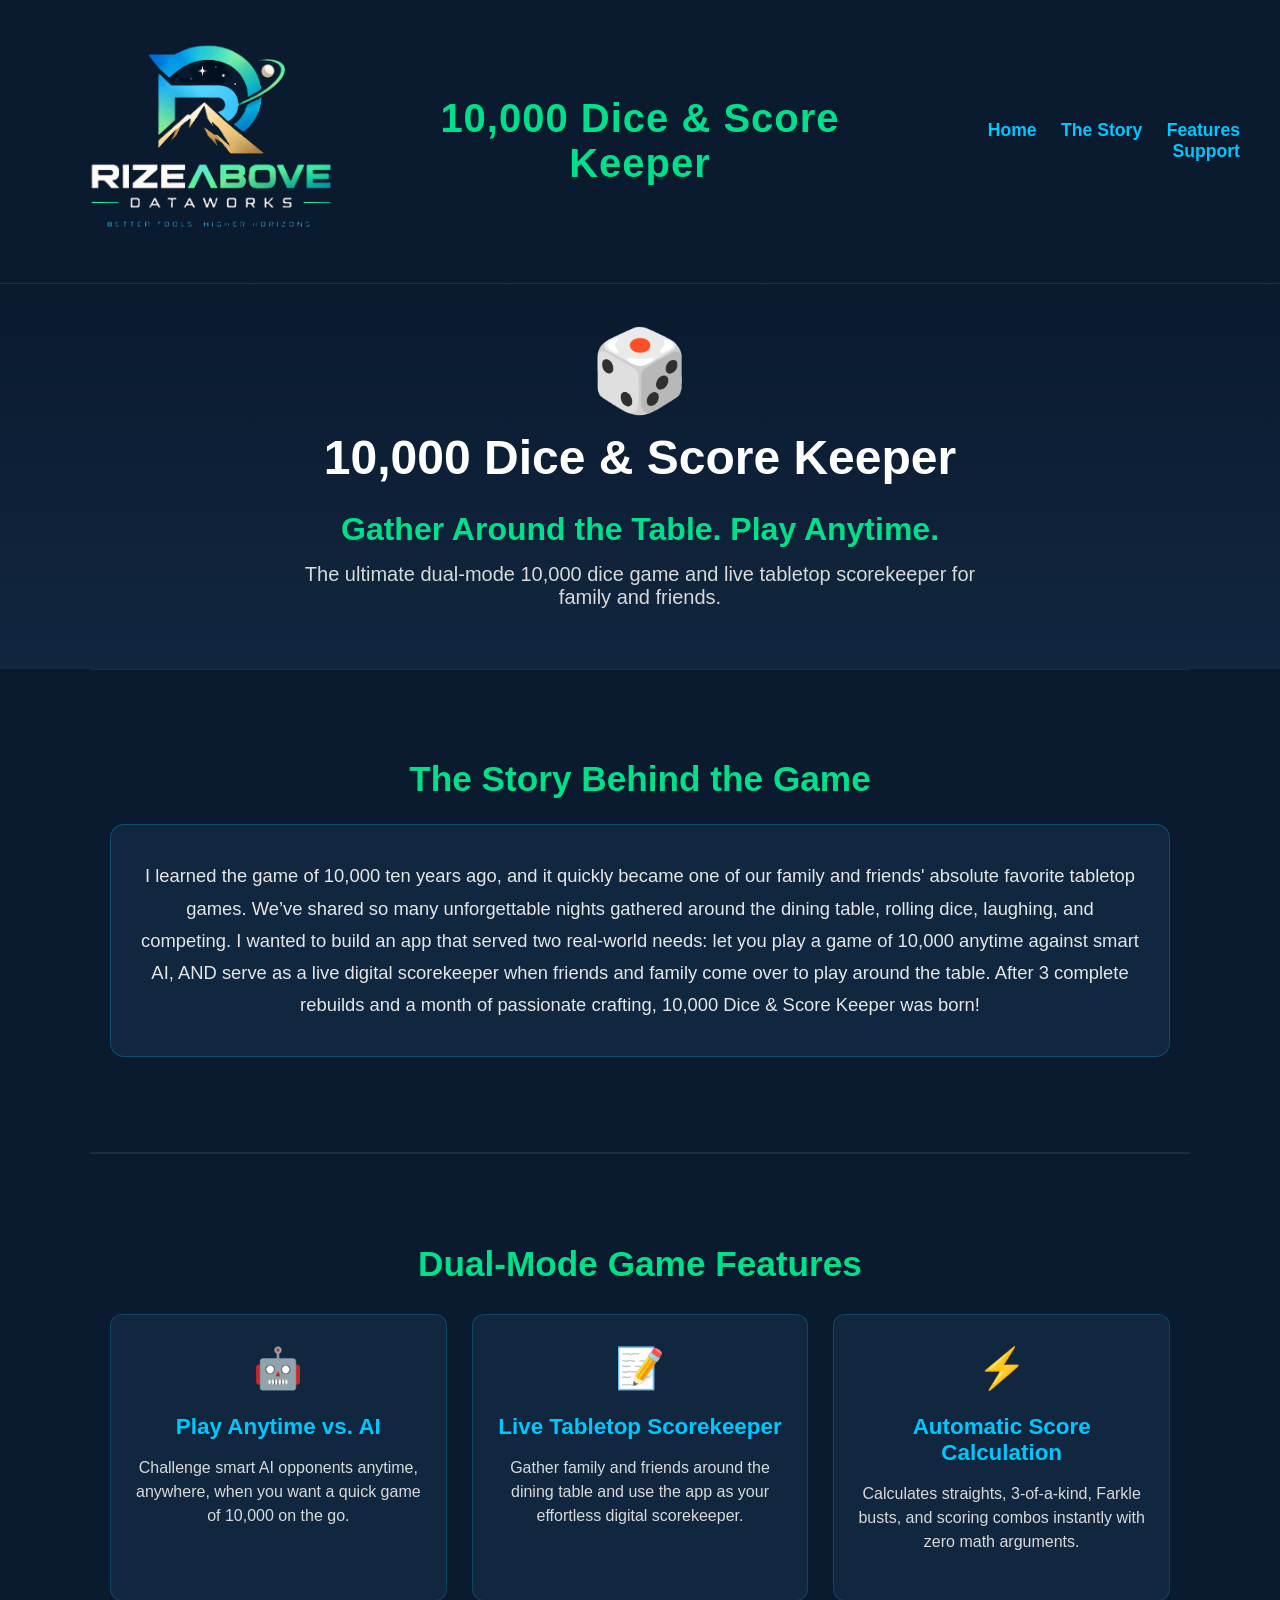
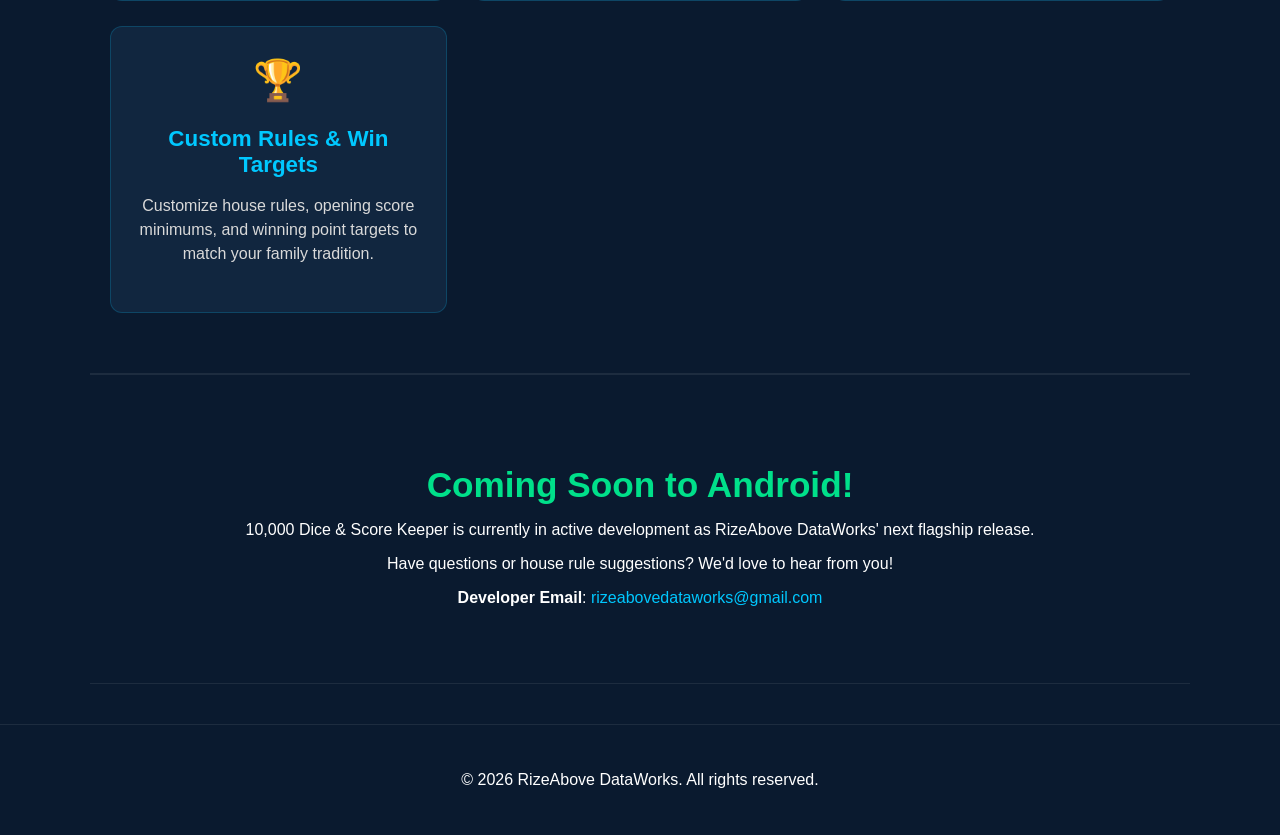
==== 10k_dice.html @ 747eec6f "Add dedicated product pages for 10,000 Dice & Score Keeper and Mom's Kitchen recipe preserver" ====
<!DOCTYPE html>
<html lang="en">
<head>
    <meta charset="UTF-8">
    <meta name="viewport" content="width=device-width, initial-scale=1.0">
    <title>10,000 Dice &amp; Score Keeper — RizeAbove DataWorks</title>
    <link rel="stylesheet" href="style.css">
</head>

<body>

<header class="header-bar">
    <div class="header-left">
        <a href="index.html"><img src="logo.png" alt="RizeAbove DataWorks Logo" class="logo"></a>
    </div>

    <div class="header-center">
        <h1 class="site-title">10,000 Dice &amp; Score Keeper</h1>
    </div>

    <nav class="header-right">
        <a href="index.html">Home</a>
        <a href="#about">The Story</a>
        <a href="#features">Features</a>
        <a href="#support">Support</a>
    </nav>
</header>

<section class="hero-section text-center">
    <div class="feature-icon" style="font-size: 5rem;">🎲</div>
    <h1 class="hero-title">10,000 Dice &amp; Score Keeper</h1>
    <h2 class="hero-tagline">Gather Around the Table. Play Anytime.</h2>
    <p class="hero-sub">The ultimate dual-mode 10,000 dice game and live tabletop scorekeeper for family and friends.</p>
</section>

<main class="main-container text-center">

    <!-- THE STORY BEHIND 10K DICE -->
    <section id="about" class="section section-dark text-center">
        <h2 class="section-title">The Story Behind the Game</h2>
        <div class="about-card">
            <p>I learned the game of 10,000 ten years ago, and it quickly became one of our family and friends' absolute favorite tabletop games. We’ve shared so many unforgettable nights gathered around the dining table, rolling dice, laughing, and competing. I wanted to build an app that served two real-world needs: let you play a game of 10,000 anytime against smart AI, AND serve as a live digital scorekeeper when friends and family come over to play around the table. After 3 complete rebuilds and a month of passionate crafting, 10,000 Dice &amp; Score Keeper was born!</p>
        </div>
    </section>

    <!-- KEY FEATURES GRID -->
    <section id="features" class="section section-dark text-center">
        <h2 class="section-title">Dual-Mode Game Features</h2>

        <div class="features-grid">
            <div class="feature-card">
                <div class="feature-icon">🤖</div>
                <h3>Play Anytime vs. AI</h3>
                <p>Challenge smart AI opponents anytime, anywhere, when you want a quick game of 10,000 on the go.</p>
            </div>

            <div class="feature-card">
                <div class="feature-icon">📝</div>
                <h3>Live Tabletop Scorekeeper</h3>
                <p>Gather family and friends around the dining table and use the app as your effortless digital scorekeeper.</p>
            </div>

            <div class="feature-card">
                <div class="feature-icon">⚡</div>
                <h3>Automatic Score Calculation</h3>
                <p>Calculates straights, 3-of-a-kind, Farkle busts, and scoring combos instantly with zero math arguments.</p>
            </div>

            <div class="feature-card">
                <div class="feature-icon">🏆</div>
                <h3>Custom Rules &amp; Win Targets</h3>
                <p>Customize house rules, opening score minimums, and winning point targets to match your family tradition.</p>
            </div>
        </div>
    </section>

    <!-- SUPPORT & CONTACT -->
    <section id="support" class="section section-dark text-center">
        <h2 class="section-title">Coming Soon to Android!</h2>
        <p>10,000 Dice &amp; Score Keeper is currently in active development as RizeAbove DataWorks' next flagship release.</p>
        <p>Have questions or house rule suggestions? We'd love to hear from you!</p>
        <p><strong>Developer Email</strong>: <a href="mailto:rizeabovedataworks@gmail.com">rizeabovedataworks@gmail.com</a></p>
    </section>

</main>

<footer>
    <p>© 2026 RizeAbove DataWorks. All rights reserved.</p>
</footer>

</body>
</html>
---- style.css ----
/* GLOBAL */
body {
    margin: 0;
    font-family: Arial, sans-serif;
    background-color: #0A1A2F;
    color: #FFFFFF;
    scroll-behavior: smooth;
    text-align: center;
}

.text-center {
    text-align: center;
}

a {
    color: #00C8FF;
    text-decoration: none;
    transition: color 0.2s ease;
}

a:hover {
    color: #00E08A;
}

/* HEADER */
.header-bar {
    display: grid;
    grid-template-columns: 1fr 1.5fr 1fr;
    align-items: center;
    padding: 18px 40px;
    background-color: #0A1A2F;
    position: sticky;
    top: 0;
    z-index: 100;
    border-bottom: 1px solid rgba(0, 200, 255, 0.15);
}

.logo {
    max-width: 280px;
    height: auto;
}

.header-center {
    text-align: center;
}

.site-title {
    font-size: 2.5rem;
    margin: 0;
    color: #00E08A;
    letter-spacing: 1px;
}

.header-right {
    text-align: right;
}

.header-right a {
    margin-left: 20px;
    font-size: 1.1rem;
    font-weight: bold;
}

/* HERO */
.hero-section {
    text-align: center;
    padding: 40px 20px 60px;
    background: linear-gradient(#0A1A2F, #11263F);
}

.hero-badge {
    width: 140px;
    height: 140px;
    margin-bottom: 15px;
    border-radius: 20px;
    box-shadow: 0 0 20px rgba(0, 224, 138, 0.3);
}

.hero-title {
    font-size: 3rem;
    margin: 10px 0;
    color: #FFFFFF;
}

.hero-tagline {
    font-size: 2rem;
    margin-bottom: 15px;
    color: #00E08A;
}

.hero-sub {
    font-size: 1.25rem;
    color: #D9D9D9;
    max-width: 700px;
    margin: 0 auto;
}

/* MAIN CONTAINER */
.main-container {
    max-width: 1100px;
    margin: 0 auto;
    padding: 0 20px;
}

/* SECTIONS */
.section {
    padding: 60px 20px;
    margin: 0 auto;
    text-align: center;
}

.section-dark {
    background-color: #0A1A2F;
    border-top: 1px solid rgba(255,255,255,0.08);
    border-bottom: 1px solid rgba(255,255,255,0.08);
}

.section-title {
    font-size: 2.2rem;
    color: #00E08A;
    margin-bottom: 15px;
}

.section-sub {
    font-size: 1.1rem;
    color: #D9D9D9;
    margin-bottom: 40px;
}

/* PRODUCTS GRID (HOMEPAGE) */
.products-grid {
    display: grid;
    grid-template-columns: repeat(auto-fit, minmax(300px, 1fr));
    gap: 30px;
    margin-top: 30px;
}

.product-card-item {
    background-color: #11263F;
    padding: 30px 25px;
    border-radius: 16px;
    border: 1px solid rgba(0, 200, 255, 0.25);
    text-align: center;
    transition: transform 0.2s ease, border-color 0.2s ease, box-shadow 0.2s ease;
    display: flex;
    flex-direction: column;
    align-items: center;
    justify-content: space-between;
}

.product-card-item:hover {
    transform: translateY(-6px);
    border-color: #00E08A;
    box-shadow: 0 0 25px rgba(0, 224, 138, 0.2);
}

.product-card-icon {
    width: 100px;
    height: 100px;
    border-radius: 16px;
    margin-bottom: 15px;
}

.product-card-emoji {
    font-size: 4rem;
    margin-bottom: 15px;
    line-height: 1;
}

.product-card-item h3 {
    color: #00E08A;
    font-size: 1.5rem;
    margin: 10px 0;
}

.product-card-item p {
    color: #D9D9D9;
    font-size: 1rem;
    line-height: 1.5;
    margin-bottom: 20px;
}

/* ABOUT CARDS & BRAND FOUNDATION */
.about-card {
    background-color: #11263F;
    padding: 35px 30px;
    border-radius: 14px;
    border: 1px solid rgba(0, 200, 255, 0.25);
    margin-top: 25px;
    margin-bottom: 35px;
    text-align: center;
}

.about-card p {
    font-size: 1.15rem;
    line-height: 1.75;
    color: #E6E6E6;
    margin: 0;
}

.brand-values-grid {
    display: grid;
    grid-template-columns: repeat(auto-fit, minmax(200px, 1fr));
    gap: 20px;
    margin-bottom: 35px;
}

.value-card {
    background-color: #11263F;
    padding: 20px 15px;
    border-radius: 10px;
    border: 1px solid rgba(255, 255, 255, 0.08);
    text-align: center;
    transition: transform 0.2s ease, border-color 0.2s ease;
}

.value-card:hover {
    transform: translateY(-3px);
    border-color: #00E08A;
}

.value-icon {
    font-size: 2rem;
    margin-bottom: 8px;
}

.value-card h4 {
    color: #00E08A;
    font-size: 1.15rem;
    margin: 6px 0;
}

.value-card p {
    color: #CCCCCC;
    font-size: 0.95rem;
    line-height: 1.4;
    margin: 0;
}

.founder-card {
    background-color: #11263F;
    padding: 30px 25px;
    border-radius: 14px;
    border: 1px solid rgba(196, 106, 58, 0.4);
    text-align: center;
}

.founder-card h3 {
    color: #C46A3A;
    font-size: 1.4rem;
    margin-top: 0;
    margin-bottom: 12px;
}

.founder-card p {
    color: #E6E6E6;
    font-size: 1.05rem;
    line-height: 1.6;
    margin: 0;
}

/* FEATURES GRID */
.features-grid {
    display: grid;
    grid-template-columns: repeat(auto-fit, minmax(300px, 1fr));
    gap: 25px;
    margin-top: 30px;
}

.feature-card {
    background-color: #11263F;
    padding: 30px 20px;
    border-radius: 12px;
    border: 1px solid rgba(0, 200, 255, 0.2);
    text-align: center;
    transition: transform 0.2s ease, border-color 0.2s ease;
}

.feature-card:hover {
    transform: translateY(-5px);
    border-color: #00E08A;
}

.feature-icon {
    font-size: 2.5rem;
    margin-bottom: 12px;
}

.feature-card h3 {
    color: #00C8FF;
    font-size: 1.4rem;
    margin-bottom: 10px;
}

.feature-card p {
    color: #D9D9D9;
    font-size: 1rem;
    line-height: 1.5;
}

/* APP SCREENSHOTS GRID */
.app-screenshots-grid {
    display: grid;
    grid-template-columns: repeat(auto-fit, minmax(280px, 1fr));
    gap: 30px;
    margin-top: 30px;
}

.ss-card {
    background-color: #11263F;
    padding: 20px;
    border-radius: 16px;
    border: 1px solid rgba(0, 200, 255, 0.25);
    text-align: center;
    transition: transform 0.2s ease, border-color 0.2s ease, box-shadow 0.2s ease;
}

.ss-card:hover {
    transform: translateY(-6px);
    border-color: #00E08A;
    box-shadow: 0 0 25px rgba(0, 224, 138, 0.2);
}

.ss-img {
    width: 100%;
    max-height: 480px;
    object-fit: contain;
    border-radius: 12px;
    background-color: #0A1A2F;
    border: 1px solid rgba(255, 255, 255, 0.1);
}

.ss-card h4 {
    color: #00E08A;
    font-size: 1.35rem;
    margin: 16px 0 8px;
}

.ss-card p {
    color: #D9D9D9;
    font-size: 0.95rem;
    line-height: 1.45;
    margin: 0;
}

/* GALLERY GRID */
.gallery-grid {
    display: grid;
    grid-template-columns: repeat(auto-fit, minmax(320px, 1fr));
    gap: 30px;
    margin-top: 30px;
}

.gallery-card {
    background-color: #11263F;
    padding: 20px;
    border-radius: 14px;
    border: 1px solid rgba(255, 255, 255, 0.1);
    text-align: center;
    transition: transform 0.2s ease, border-color 0.2s ease;
}

.gallery-card:hover {
    transform: translateY(-5px);
    border-color: #00E08A;
}

.gallery-img {
    width: 100%;
    height: 200px;
    object-fit: cover;
    border-radius: 10px;
    border: 1px solid rgba(0, 200, 255, 0.3);
}

.gallery-card h4 {
    color: #00E08A;
    font-size: 1.3rem;
    margin: 15px 0 8px;
}

.gallery-card p {
    color: #D9D9D9;
    font-size: 0.95rem;
    line-height: 1.4;
}

/* PRODUCT FLEX */
.product-flex {
    display: flex;
    align-items: center;
    justify-content: center;
    gap: 30px;
    margin-top: 25px;
    text-align: left;
}

.product-icon {
    width: 130px;
    height: 130px;
    border-radius: 16px;
}

/* BUTTON */
.button {
    display: inline-block;
    margin-top: 15px;
    padding: 12px 24px;
    background-color: #00C8FF;
    color: #0A1A2F;
    border-radius: 8px;
    font-weight: bold;
    font-size: 1.05rem;
    transition: background-color 0.2s ease;
}

.button:hover {
    background-color: #00E08A;
}

/* FOOTER */
footer {
    text-align: center;
    padding: 30px 20px;
    border-top: 1px solid rgba(255,255,255,0.08);
    margin-top: 40px;
}

.disclaimer {
    color: #888888;
    font-size: 0.85rem;
    margin-top: 8px;
}
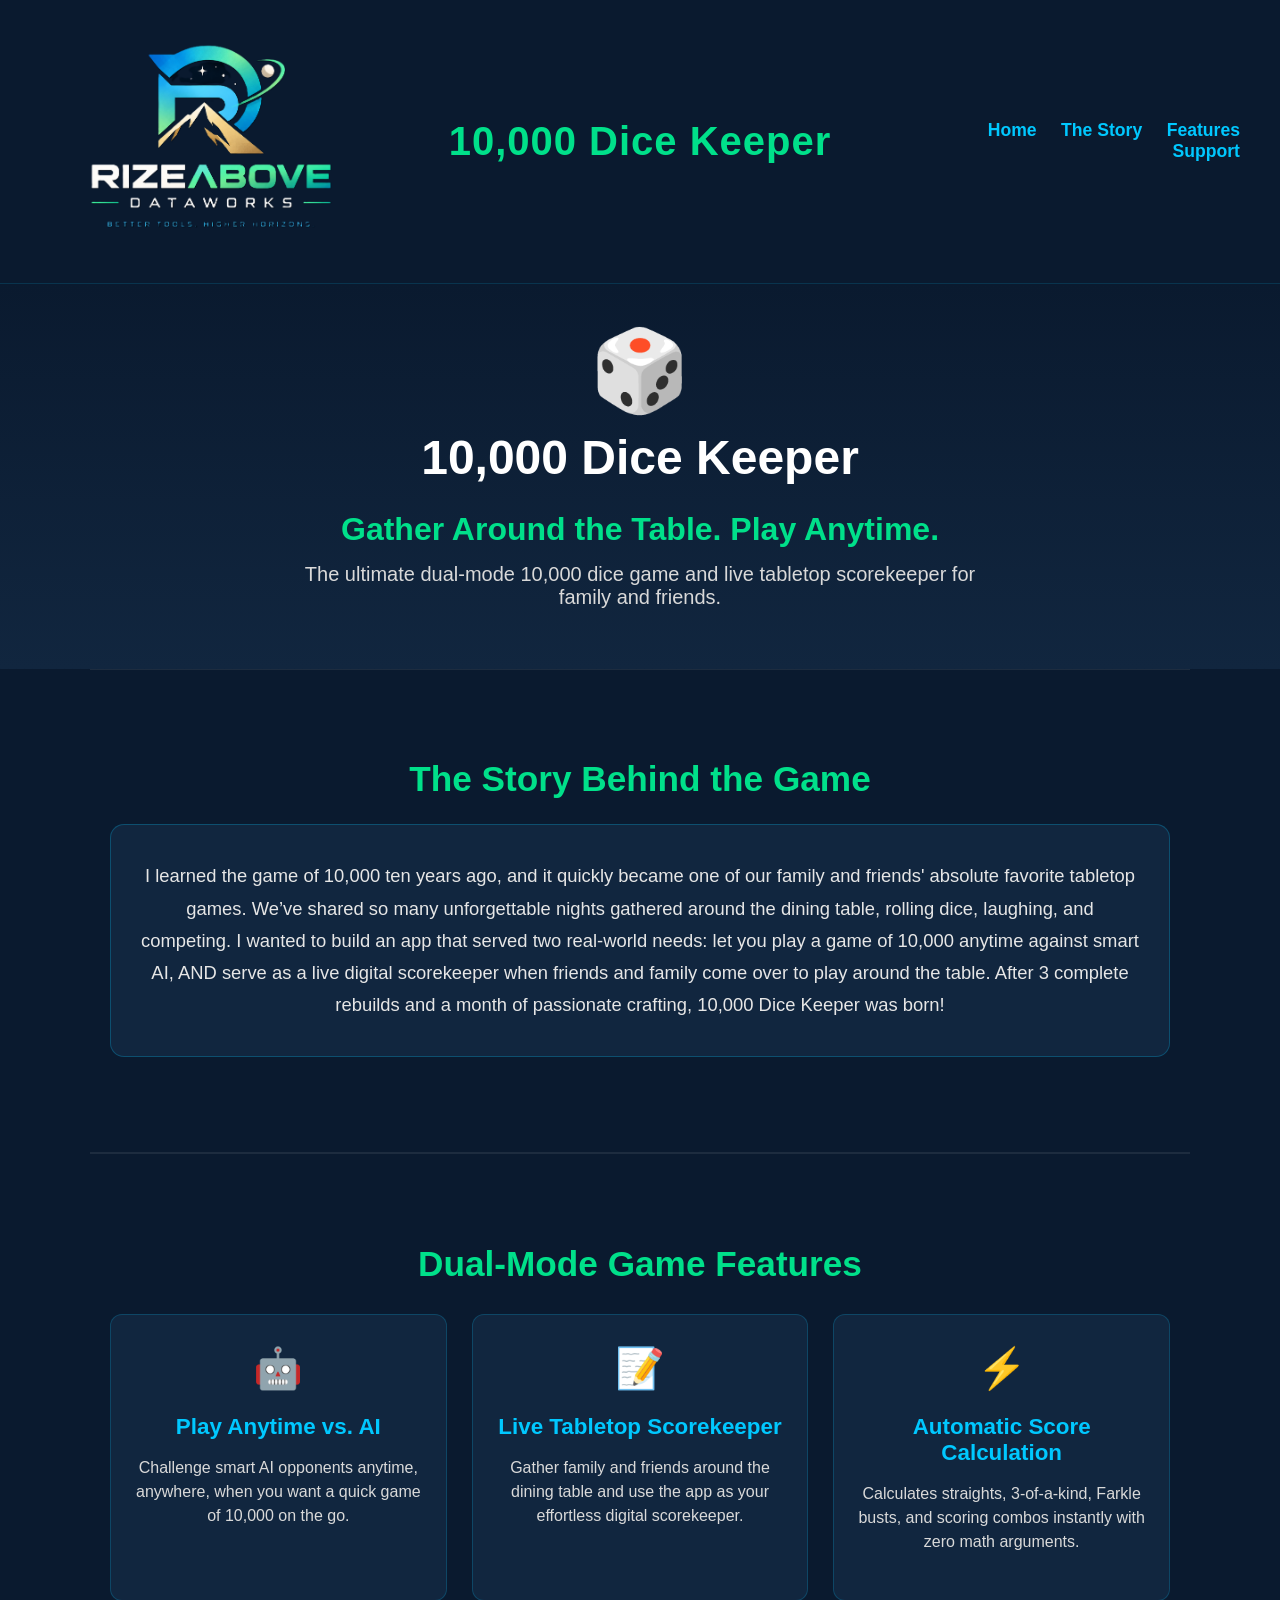
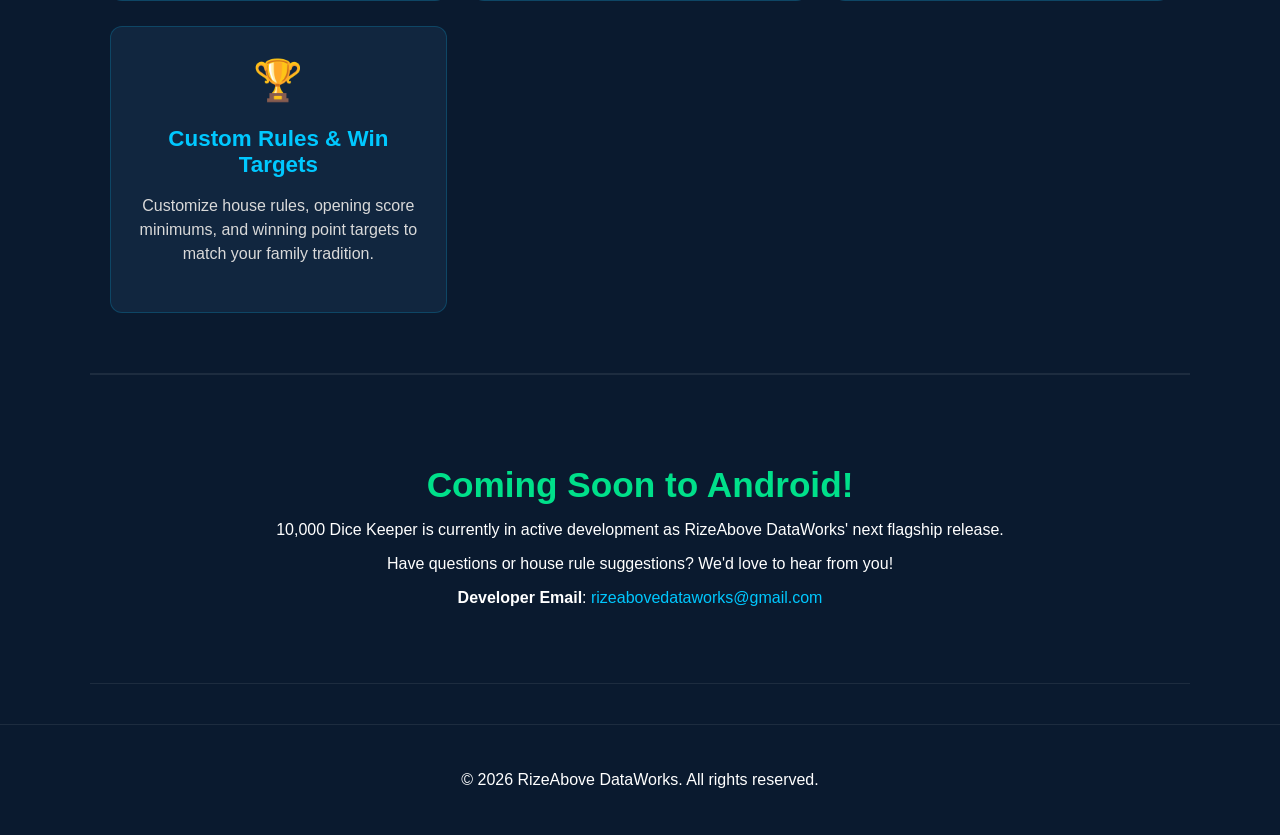
==== commit 22bb2640: "Update website product titles to 10,000 Dice Keeper" ====
--- a/10k_dice.html
+++ b/10k_dice.html
@@ -3,7 +3,7 @@
 <head>
     <meta charset="UTF-8">
     <meta name="viewport" content="width=device-width, initial-scale=1.0">
-    <title>10,000 Dice &amp; Score Keeper — RizeAbove DataWorks</title>
+    <title>10,000 Dice Keeper — RizeAbove DataWorks</title>
     <link rel="stylesheet" href="style.css">
 </head>
 
@@ -15,7 +15,7 @@
     </div>
 
     <div class="header-center">
-        <h1 class="site-title">10,000 Dice &amp; Score Keeper</h1>
+        <h1 class="site-title">10,000 Dice Keeper</h1>
     </div>
 
     <nav class="header-right">
@@ -28,18 +28,18 @@
 
 <section class="hero-section text-center">
     <div class="feature-icon" style="font-size: 5rem;">🎲</div>
-    <h1 class="hero-title">10,000 Dice &amp; Score Keeper</h1>
+    <h1 class="hero-title">10,000 Dice Keeper</h1>
     <h2 class="hero-tagline">Gather Around the Table. Play Anytime.</h2>
     <p class="hero-sub">The ultimate dual-mode 10,000 dice game and live tabletop scorekeeper for family and friends.</p>
 </section>
 
 <main class="main-container text-center">
 
-    <!-- THE STORY BEHIND 10K DICE -->
+    <!-- THE STORY BEHIND 10K DICE KEEPER -->
     <section id="about" class="section section-dark text-center">
         <h2 class="section-title">The Story Behind the Game</h2>
         <div class="about-card">
-            <p>I learned the game of 10,000 ten years ago, and it quickly became one of our family and friends' absolute favorite tabletop games. We’ve shared so many unforgettable nights gathered around the dining table, rolling dice, laughing, and competing. I wanted to build an app that served two real-world needs: let you play a game of 10,000 anytime against smart AI, AND serve as a live digital scorekeeper when friends and family come over to play around the table. After 3 complete rebuilds and a month of passionate crafting, 10,000 Dice &amp; Score Keeper was born!</p>
+            <p>I learned the game of 10,000 ten years ago, and it quickly became one of our family and friends' absolute favorite tabletop games. We’ve shared so many unforgettable nights gathered around the dining table, rolling dice, laughing, and competing. I wanted to build an app that served two real-world needs: let you play a game of 10,000 anytime against smart AI, AND serve as a live digital scorekeeper when friends and family come over to play around the table. After 3 complete rebuilds and a month of passionate crafting, 10,000 Dice Keeper was born!</p>
         </div>
     </section>
 
@@ -77,7 +77,7 @@
     <!-- SUPPORT & CONTACT -->
     <section id="support" class="section section-dark text-center">
         <h2 class="section-title">Coming Soon to Android!</h2>
-        <p>10,000 Dice &amp; Score Keeper is currently in active development as RizeAbove DataWorks' next flagship release.</p>
+        <p>10,000 Dice Keeper is currently in active development as RizeAbove DataWorks' next flagship release.</p>
         <p>Have questions or house rule suggestions? We'd love to hear from you!</p>
         <p><strong>Developer Email</strong>: <a href="mailto:rizeabovedataworks@gmail.com">rizeabovedataworks@gmail.com</a></p>
     </section>
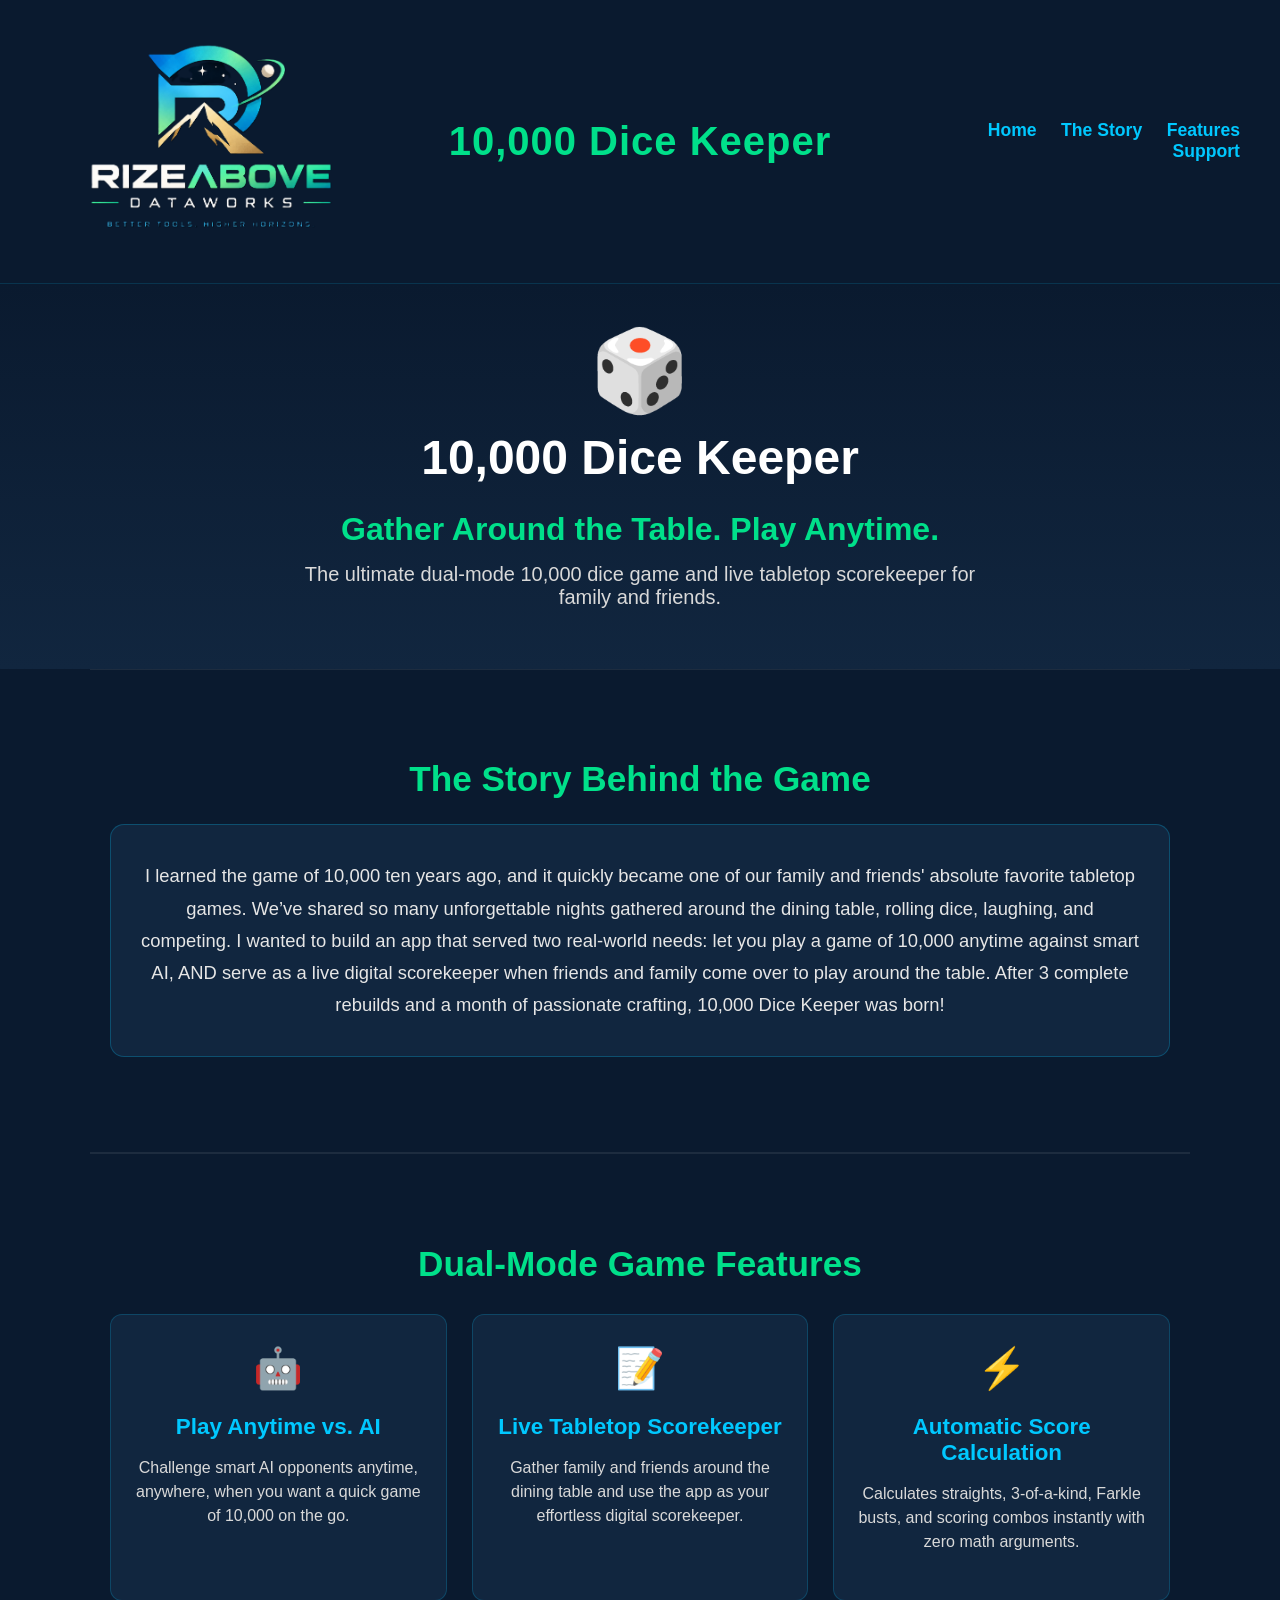
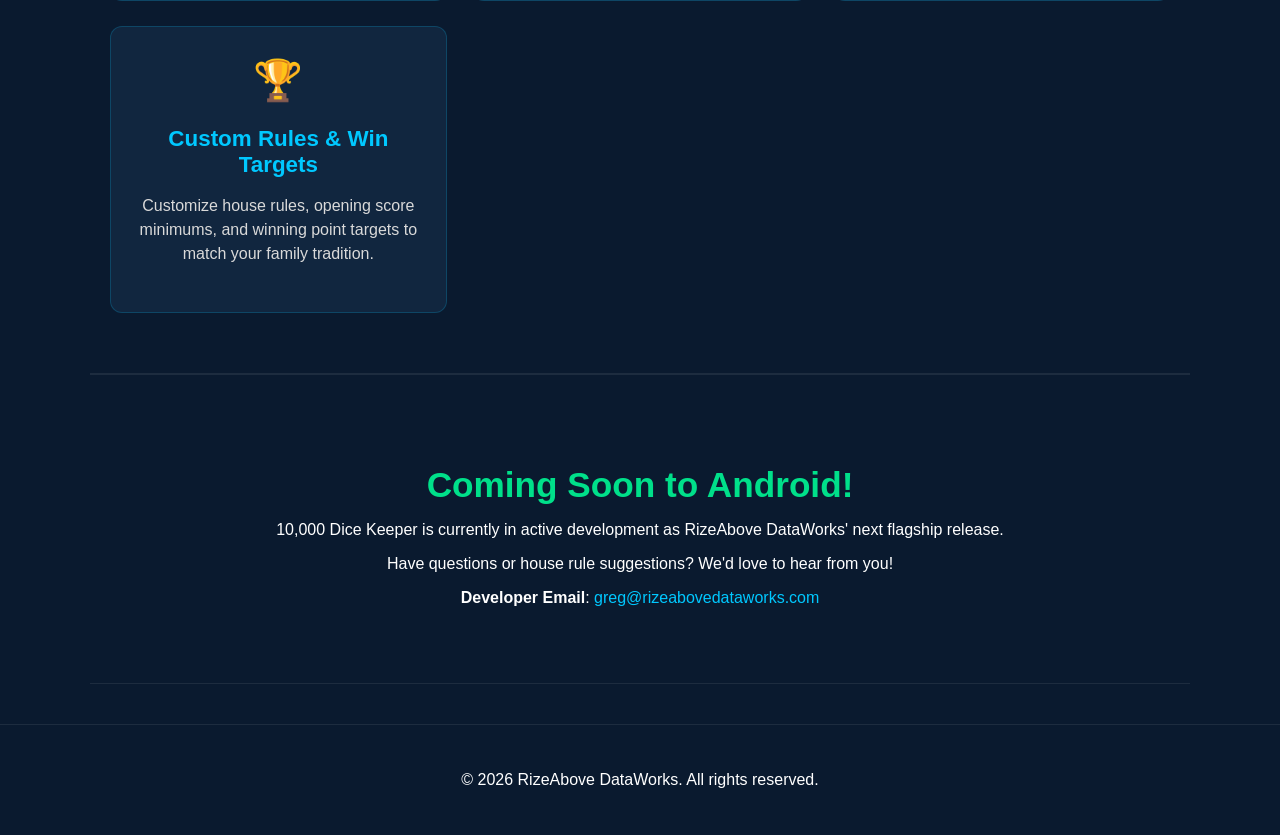
==== commit 669c7293: "Update developer email contact to greg@rizeabovedataworks.com" ====
--- a/10k_dice.html
+++ b/10k_dice.html
@@ -79,7 +79,7 @@
         <h2 class="section-title">Coming Soon to Android!</h2>
         <p>10,000 Dice Keeper is currently in active development as RizeAbove DataWorks' next flagship release.</p>
         <p>Have questions or house rule suggestions? We'd love to hear from you!</p>
-        <p><strong>Developer Email</strong>: <a href="mailto:rizeabovedataworks@gmail.com">rizeabovedataworks@gmail.com</a></p>
+        <p><strong>Developer Email</strong>: <a href="mailto:greg@rizeabovedataworks.com">greg@rizeabovedataworks.com</a></p>
     </section>
 
 </main>
--- a/style.css
+++ b/style.css
@@ -1,4 +1,4 @@
-/* GLOBAL */
+/* GLOBAL — RizeAbove DataWorks v2.1 Responsive Studio Site */
 body {
     margin: 0;
     font-family: Arial, sans-serif;
@@ -127,6 +127,60 @@
     margin-bottom: 40px;
 }
 
+/* BREAKING NEWS CARD STYLING */
+.news-card {
+    background-color: #11263F;
+    padding: 35px 30px;
+    border-radius: 16px;
+    border: 1px solid rgba(0, 224, 138, 0.4);
+    text-align: center;
+    box-shadow: 0 0 30px rgba(0, 224, 138, 0.15);
+    margin-top: 25px;
+    margin-bottom: 25px;
+}
+
+.news-badge {
+    display: inline-block;
+    background-color: #00E08A;
+    color: #0A1A2F;
+    font-weight: bold;
+    font-size: 0.85rem;
+    padding: 6px 14px;
+    border-radius: 20px;
+    letter-spacing: 1px;
+    margin-bottom: 15px;
+}
+
+.news-card h3 {
+    color: #FFFFFF;
+    font-size: 1.8rem;
+    margin-top: 5px;
+    margin-bottom: 15px;
+    line-height: 1.3;
+}
+
+.news-card p {
+    color: #E6E6E6;
+    font-size: 1.1rem;
+    line-height: 1.6;
+}
+
+.news-callout {
+    background-color: #0A1A2F;
+    border-left: 4px solid #00C8FF;
+    padding: 16px 20px;
+    border-radius: 8px;
+    margin-top: 20px;
+    margin-bottom: 20px;
+    text-align: left;
+}
+
+.news-callout p {
+    margin: 0;
+    color: #00C8FF;
+    font-size: 1.05rem;
+}
+
 /* PRODUCTS GRID (HOMEPAGE) */
 .products-grid {
     display: grid;
@@ -155,14 +209,15 @@
 }
 
 .product-card-icon {
-    width: 100px;
-    height: 100px;
+    width: 80px;
+    height: 80px;
+    object-fit: contain;
     border-radius: 16px;
     margin-bottom: 15px;
 }
 
 .product-card-emoji {
-    font-size: 4rem;
+    font-size: 3.5rem;
     margin-bottom: 15px;
     line-height: 1;
 }
@@ -431,3 +486,86 @@
     font-size: 0.85rem;
     margin-top: 8px;
 }
+
+/* RESPONSIVE MEDIA QUERIES FOR DESKTOP, TABLET & MOBILE */
+
+/* TABLETS (Max-width: 992px) */
+@media screen and (max-width: 992px) {
+    .header-bar {
+        grid-template-columns: 1fr;
+        gap: 15px;
+        padding: 15px 20px;
+        text-align: center;
+    }
+
+    .header-left, .header-center, .header-right {
+        text-align: center;
+    }
+
+    .header-right a {
+        margin: 0 10px;
+    }
+
+    .hero-title {
+        font-size: 2.4rem;
+    }
+
+    .hero-tagline {
+        font-size: 1.6rem;
+    }
+
+    .site-title {
+        font-size: 2.2rem;
+    }
+
+    .logo {
+        max-width: 220px;
+    }
+}
+
+/* MOBILE PHONES (Max-width: 600px) */
+@media screen and (max-width: 600px) {
+    .header-bar {
+        padding: 12px 15px;
+    }
+
+    .header-right {
+        display: flex;
+        flex-wrap: wrap;
+        justify-content: center;
+        gap: 10px;
+    }
+
+    .header-right a {
+        margin: 0 5px;
+        font-size: 1rem;
+    }
+
+    .hero-title {
+        font-size: 1.8rem;
+    }
+
+    .hero-tagline {
+        font-size: 1.3rem;
+    }
+
+    .hero-sub {
+        font-size: 1rem;
+    }
+
+    .section-title {
+        font-size: 1.75rem;
+    }
+
+    .about-card, .founder-card {
+        padding: 20px 15px;
+    }
+
+    .about-card p, .founder-card p {
+        font-size: 1rem;
+    }
+
+    .products-grid, .features-grid, .app-screenshots-grid, .gallery-grid {
+        grid-template-columns: 1fr;
+    }
+}
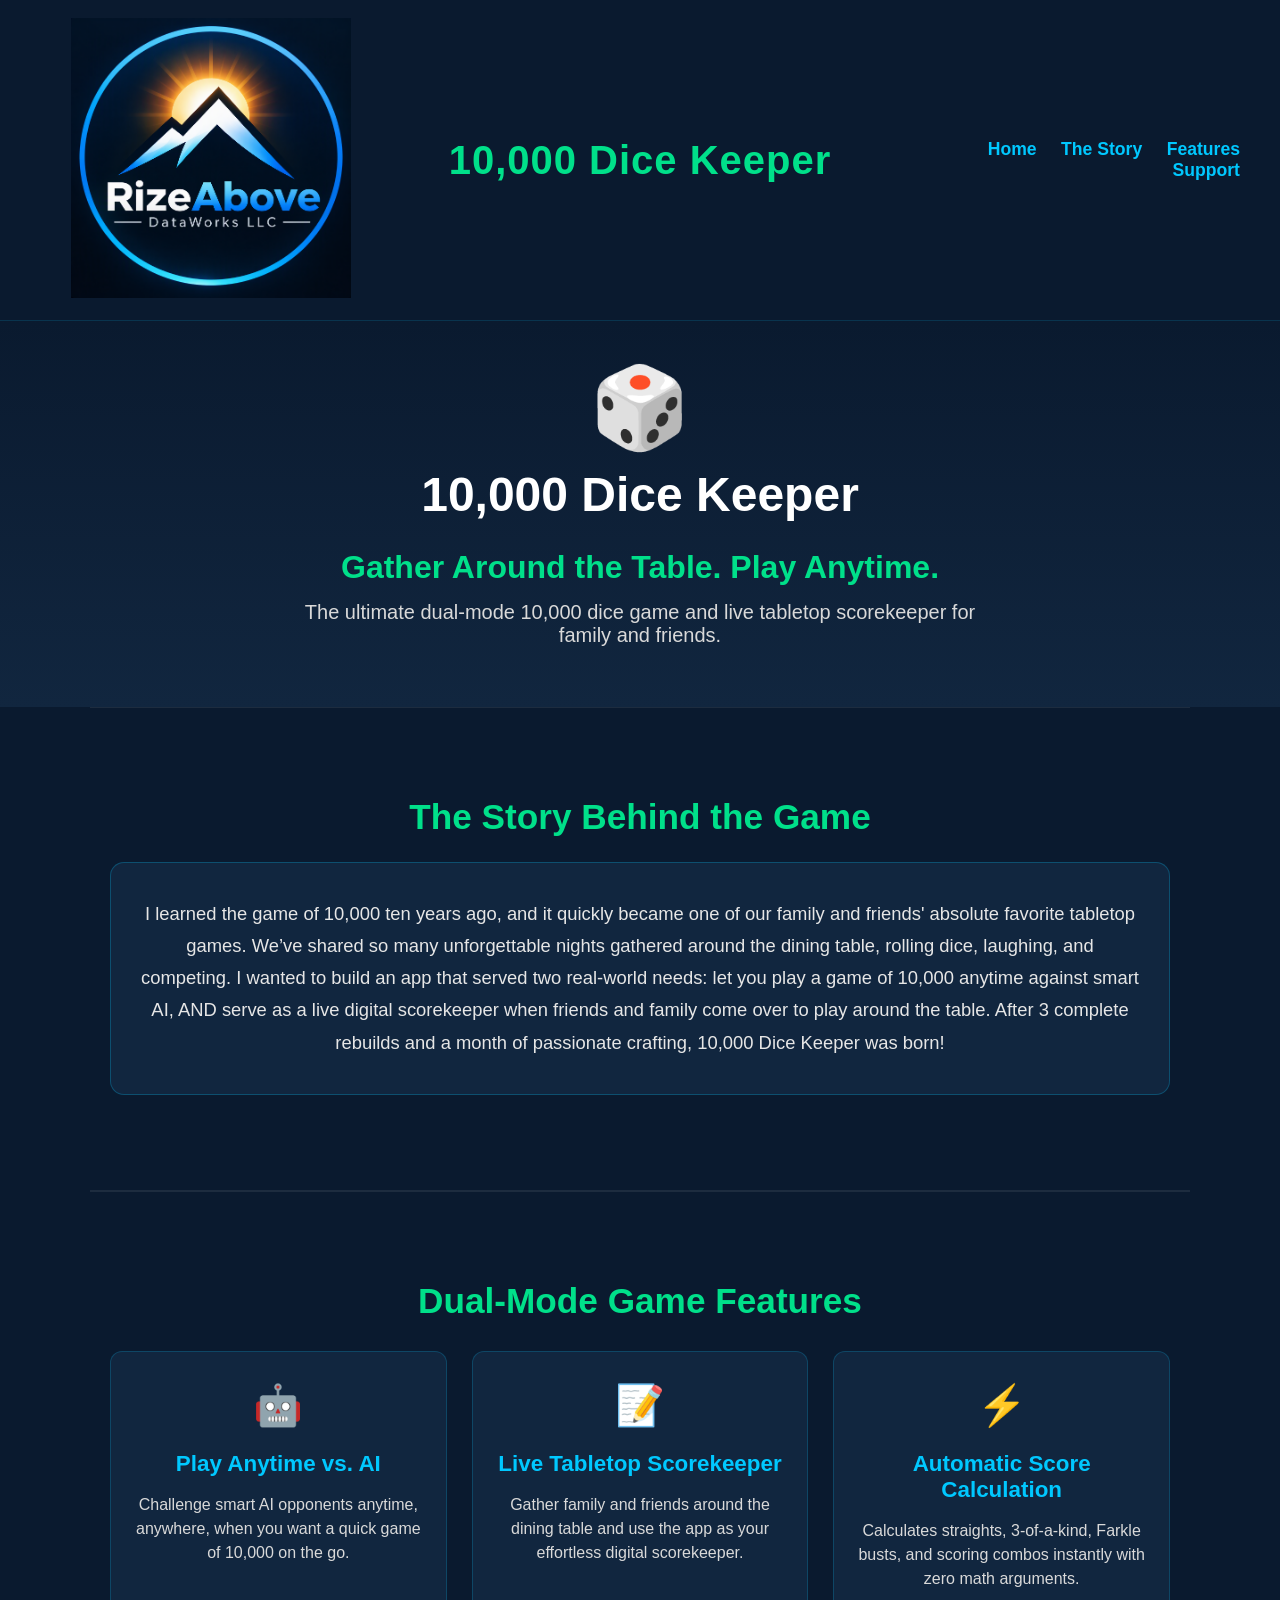
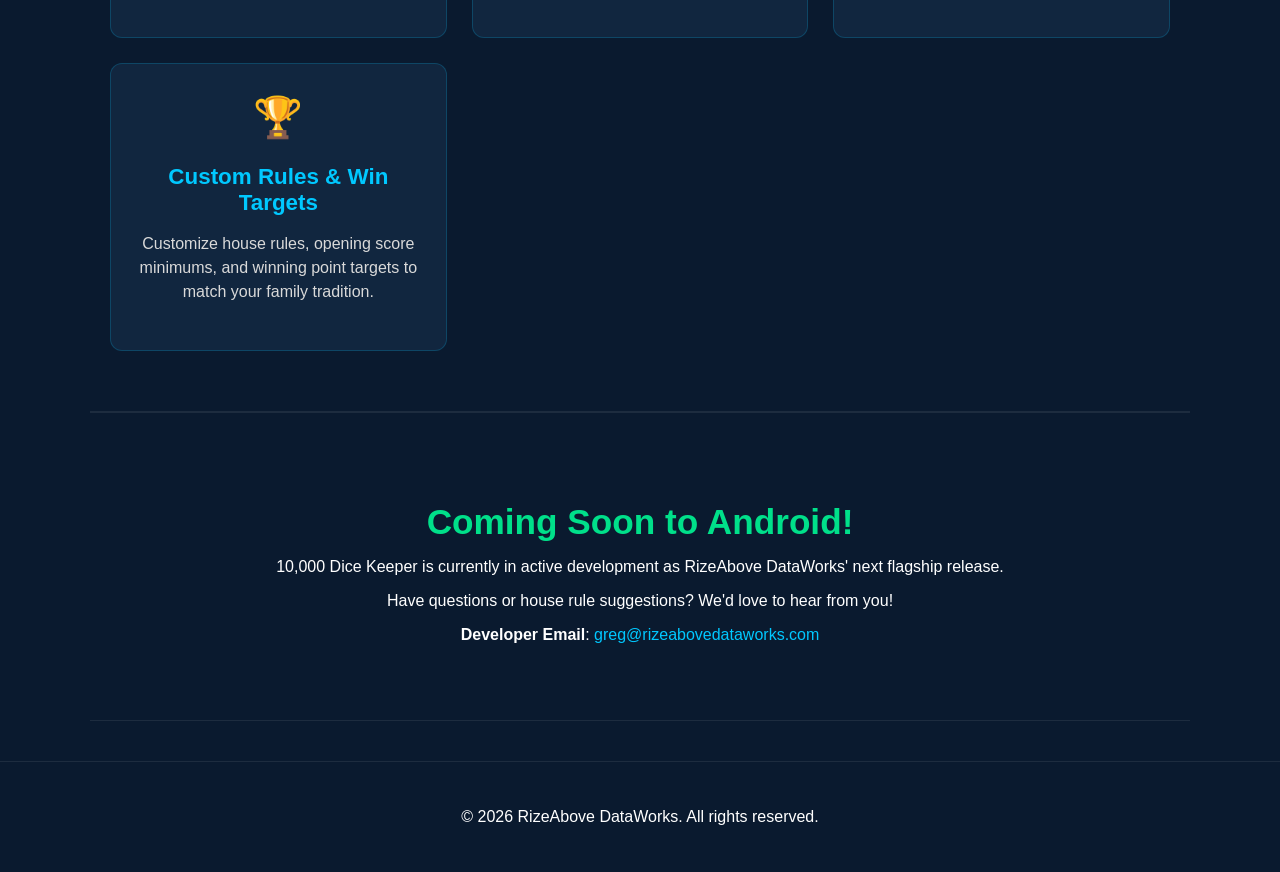
==== commit dcd7b871: "Update studio header logo to mainlogo_img.png across all website pages" ====
--- a/10k_dice.html
+++ b/10k_dice.html
@@ -11,7 +11,7 @@
 
 <header class="header-bar">
     <div class="header-left">
-        <a href="index.html"><img src="logo.png" alt="RizeAbove DataWorks Logo" class="logo"></a>
+        <a href="index.html"><img src="mainlogo_img.png" alt="RizeAbove DataWorks Logo" class="logo"></a>
     </div>
 
     <div class="header-center">
